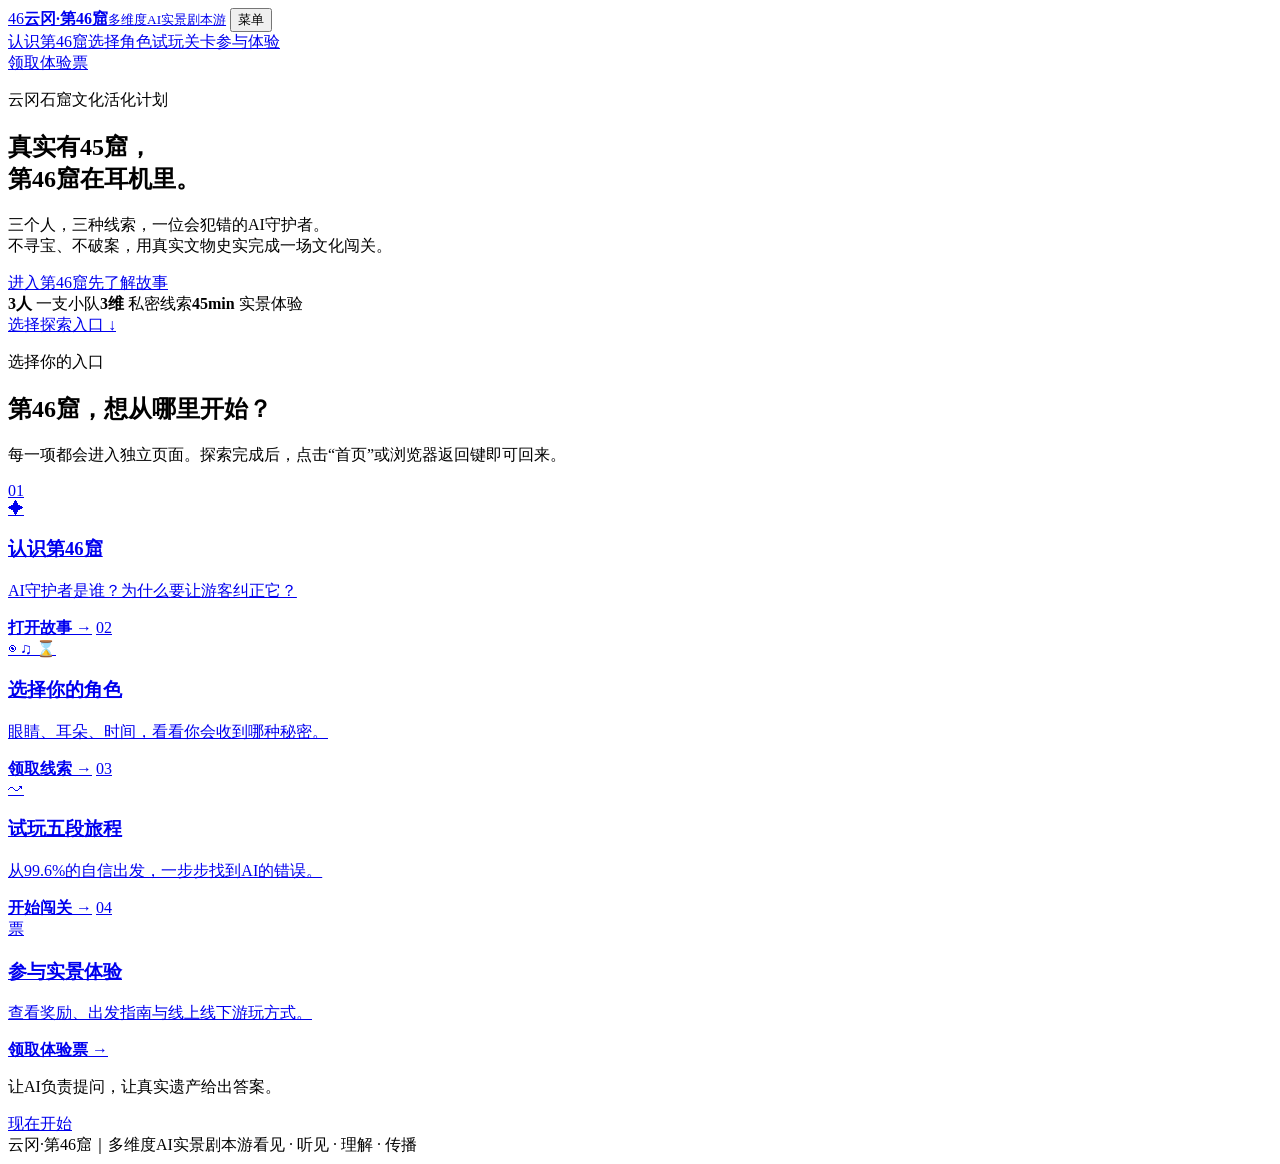
==== index.html @ 5d89f3ac "初始化云冈第46窟网站" ====
<!doctype html>
<html lang="zh-CN">
<head>
  <meta charset="utf-8"><meta name="viewport" content="width=device-width, initial-scale=1">
  <meta name="theme-color" content="#d76834"><meta name="description" content="云冈·第46窟——多维度AI实景剧本游">
  <title>云冈·第46窟｜首页</title><link rel="stylesheet" href="styles.css">
</head>
<body class="home-page">
  <header class="topbar" id="topbar">
    <a class="brand" href="index.html"><span class="brand-mark">46</span><span><b>云冈·第46窟</b><small>多维度AI实景剧本游</small></span></a>
    <button class="menu-button" id="menuButton" aria-expanded="false" aria-controls="mainNav">菜单</button>
    <nav id="mainNav"><a href="idea.html">认识第46窟</a><a href="roles.html">选择角色</a><a href="journey.html">试玩关卡</a><a href="experience.html">参与体验</a></nav>
    <a class="pill small primary" href="experience.html">领取体验票</a>
  </header>
  <main>
    <section class="hero" aria-labelledby="heroTitle"><div class="hero-image" role="img" aria-label="三位戴耳机的少年在云冈石窟前寻找线索"></div><div class="hero-wash"></div>
      <div class="hero-content"><p class="eyebrow">云冈石窟文化活化计划</p><h1 id="heroTitle">真实有45窟，<br><span>第46窟在耳机里。</span></h1><p class="hero-lead">三个人，三种线索，一位会犯错的AI守护者。<br>不寻宝、不破案，用真实文物史实完成一场文化闯关。</p>
        <div class="hero-actions"><a class="pill primary" href="journey.html">进入第46窟</a><a class="pill ghost" href="idea.html">先了解故事</a></div><div class="hero-stats"><span><b>3人</b> 一支小队</span><span><b>3维</b> 私密线索</span><span><b>45min</b> 实景体验</span></div></div>
      <a class="scroll-cue" href="#choose">选择探索入口 <span>↓</span></a>
    </section>
    <section class="section home-choose" id="choose"><div class="section-heading"><p class="eyebrow">选择你的入口</p><h2>第46窟，想从哪里开始？</h2><p>每一项都会进入独立页面。探索完成后，点击“首页”或浏览器返回键即可回来。</p></div>
      <div class="portal-grid">
        <a class="portal-card" href="idea.html"><span>01</span><div class="portal-icon">✦</div><h3>认识第46窟</h3><p>AI守护者是谁？为什么要让游客纠正它？</p><b>打开故事 →</b></a>
        <a class="portal-card" href="roles.html"><span>02</span><div class="portal-icon">◉ ♫ ⌛</div><h3>选择你的角色</h3><p>眼睛、耳朵、时间，看看你会收到哪种秘密。</p><b>领取线索 →</b></a>
        <a class="portal-card" href="journey.html"><span>03</span><div class="portal-icon">↝</div><h3>试玩五段旅程</h3><p>从99.6%的自信出发，一步步找到AI的错误。</p><b>开始闯关 →</b></a>
        <a class="portal-card" href="experience.html"><span>04</span><div class="portal-icon">票</div><h3>参与实景体验</h3><p>查看奖励、出发指南与线上线下游玩方式。</p><b>领取体验票 →</b></a>
      </div>
    </section>
    <section class="home-manifesto"><p>让AI负责提问，让真实遗产给出答案。</p><a class="pill light" href="journey.html">现在开始</a></section>
  </main>
  <footer><span>云冈·第46窟｜多维度AI实景剧本游</span><span>看见 · 听见 · 理解 · 传播</span></footer><script src="script.js"></script>
</body></html>
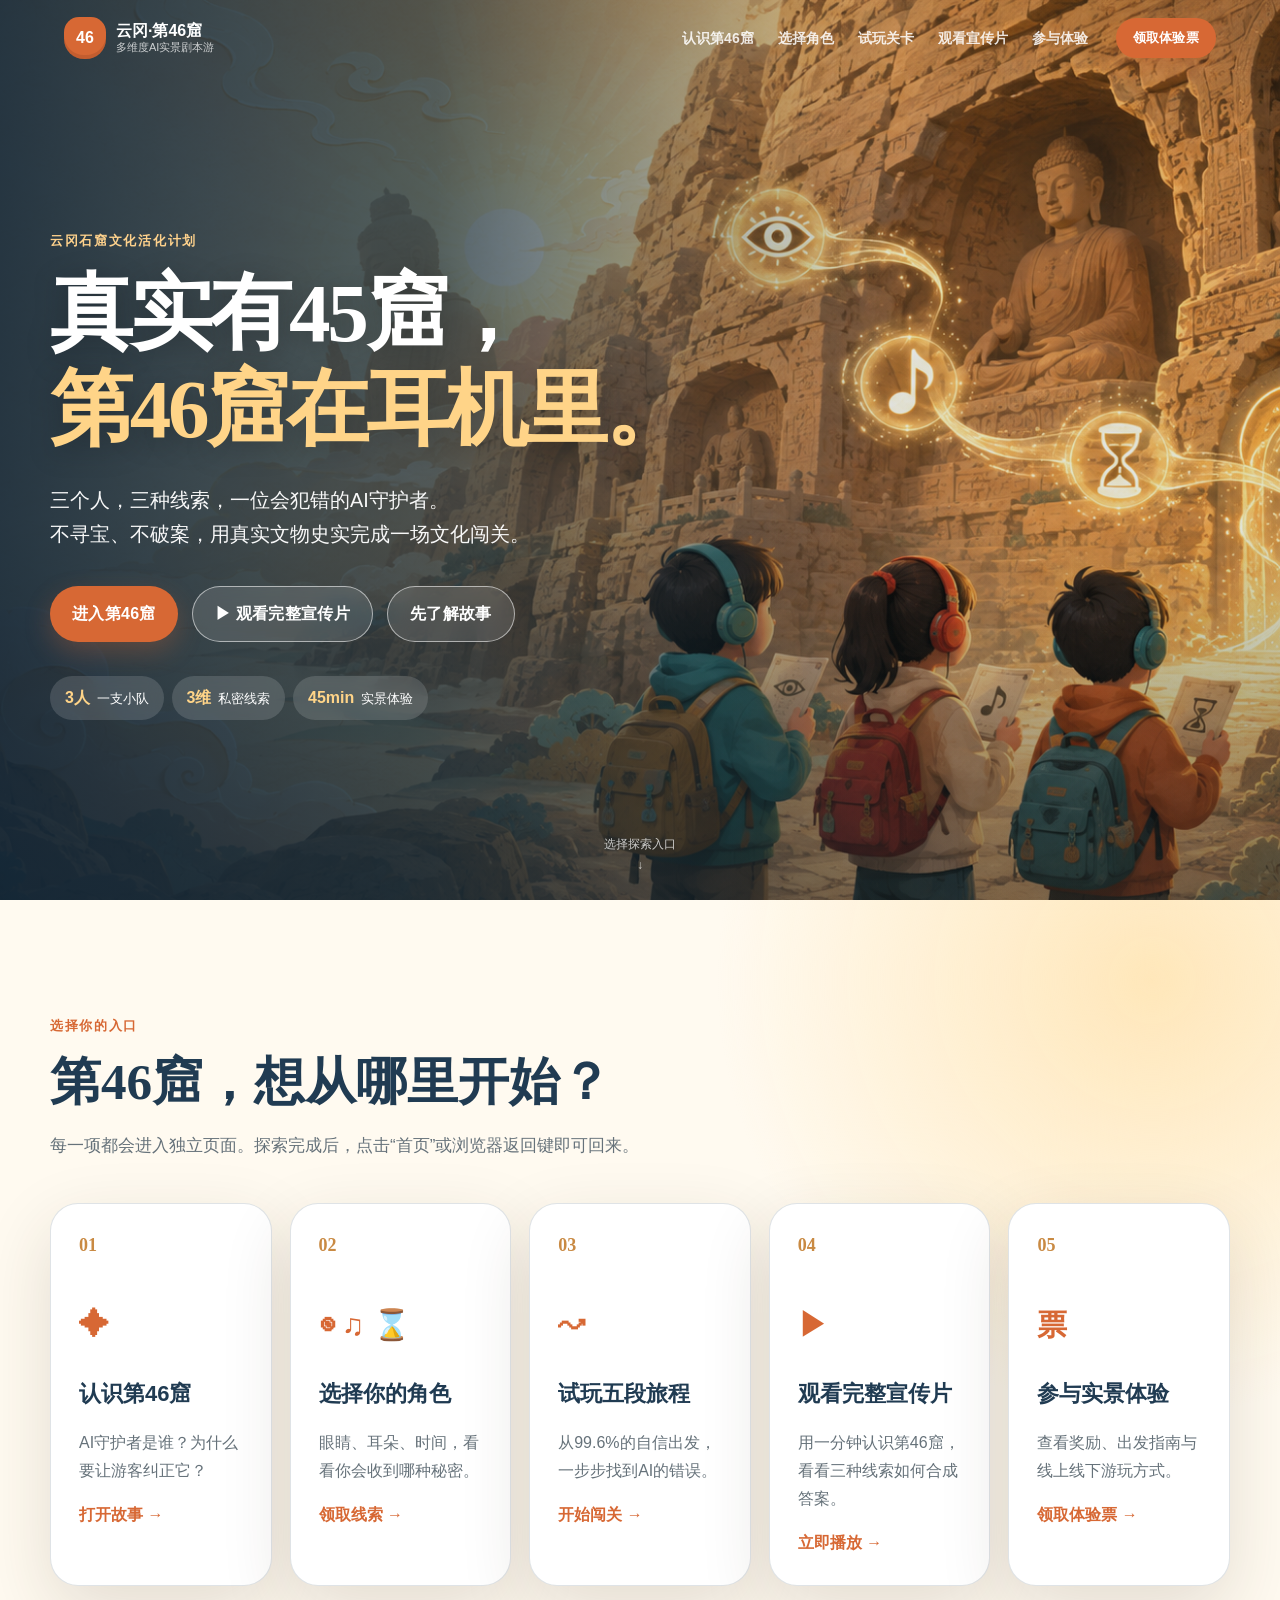
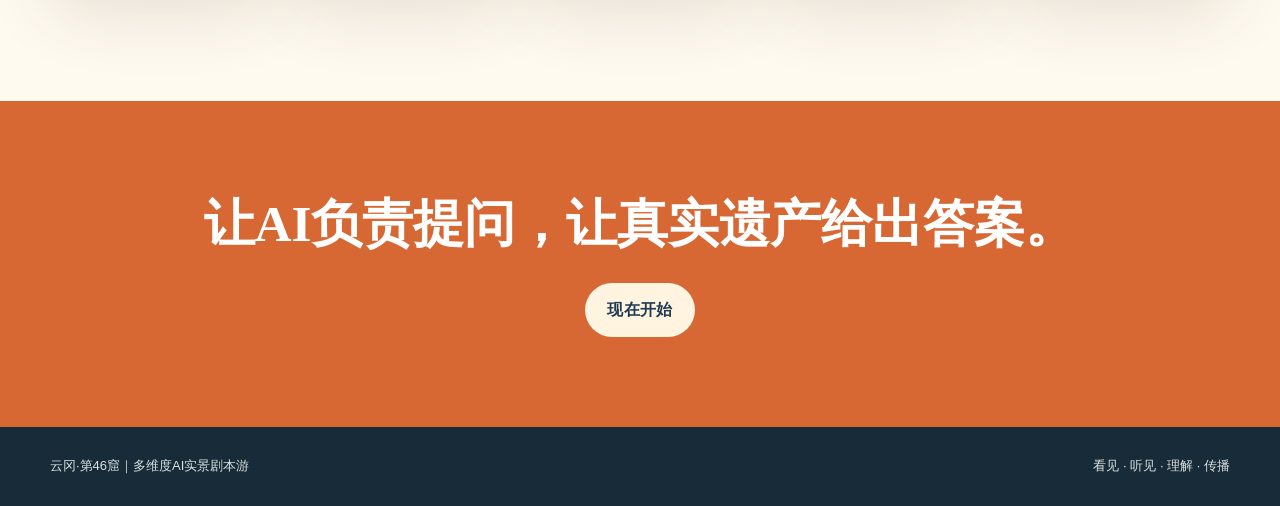
==== commit 18586e2c: "Add complete project film to website" ====
--- a/index.html
+++ b/index.html
@@ -9,13 +9,13 @@
   <header class="topbar" id="topbar">
     <a class="brand" href="index.html"><span class="brand-mark">46</span><span><b>云冈·第46窟</b><small>多维度AI实景剧本游</small></span></a>
     <button class="menu-button" id="menuButton" aria-expanded="false" aria-controls="mainNav">菜单</button>
-    <nav id="mainNav"><a href="idea.html">认识第46窟</a><a href="roles.html">选择角色</a><a href="journey.html">试玩关卡</a><a href="experience.html">参与体验</a></nav>
+    <nav id="mainNav"><a href="idea.html">认识第46窟</a><a href="roles.html">选择角色</a><a href="journey.html">试玩关卡</a><a href="video.html">观看宣传片</a><a href="experience.html">参与体验</a></nav>
     <a class="pill small primary" href="experience.html">领取体验票</a>
   </header>
   <main>
     <section class="hero" aria-labelledby="heroTitle"><div class="hero-image" role="img" aria-label="三位戴耳机的少年在云冈石窟前寻找线索"></div><div class="hero-wash"></div>
       <div class="hero-content"><p class="eyebrow">云冈石窟文化活化计划</p><h1 id="heroTitle">真实有45窟，<br><span>第46窟在耳机里。</span></h1><p class="hero-lead">三个人，三种线索，一位会犯错的AI守护者。<br>不寻宝、不破案，用真实文物史实完成一场文化闯关。</p>
-        <div class="hero-actions"><a class="pill primary" href="journey.html">进入第46窟</a><a class="pill ghost" href="idea.html">先了解故事</a></div><div class="hero-stats"><span><b>3人</b> 一支小队</span><span><b>3维</b> 私密线索</span><span><b>45min</b> 实景体验</span></div></div>
+        <div class="hero-actions"><a class="pill primary" href="journey.html">进入第46窟</a><a class="pill ghost" href="video.html">▶ 观看完整宣传片</a><a class="pill ghost" href="idea.html">先了解故事</a></div><div class="hero-stats"><span><b>3人</b> 一支小队</span><span><b>3维</b> 私密线索</span><span><b>45min</b> 实景体验</span></div></div>
       <a class="scroll-cue" href="#choose">选择探索入口 <span>↓</span></a>
     </section>
     <section class="section home-choose" id="choose"><div class="section-heading"><p class="eyebrow">选择你的入口</p><h2>第46窟，想从哪里开始？</h2><p>每一项都会进入独立页面。探索完成后，点击“首页”或浏览器返回键即可回来。</p></div>
@@ -23,7 +23,8 @@
         <a class="portal-card" href="idea.html"><span>01</span><div class="portal-icon">✦</div><h3>认识第46窟</h3><p>AI守护者是谁？为什么要让游客纠正它？</p><b>打开故事 →</b></a>
         <a class="portal-card" href="roles.html"><span>02</span><div class="portal-icon">◉ ♫ ⌛</div><h3>选择你的角色</h3><p>眼睛、耳朵、时间，看看你会收到哪种秘密。</p><b>领取线索 →</b></a>
         <a class="portal-card" href="journey.html"><span>03</span><div class="portal-icon">↝</div><h3>试玩五段旅程</h3><p>从99.6%的自信出发，一步步找到AI的错误。</p><b>开始闯关 →</b></a>
-        <a class="portal-card" href="experience.html"><span>04</span><div class="portal-icon">票</div><h3>参与实景体验</h3><p>查看奖励、出发指南与线上线下游玩方式。</p><b>领取体验票 →</b></a>
+        <a class="portal-card" href="video.html"><span>04</span><div class="portal-icon">▶</div><h3>观看完整宣传片</h3><p>用一分钟认识第46窟，看看三种线索如何合成答案。</p><b>立即播放 →</b></a>
+        <a class="portal-card" href="experience.html"><span>05</span><div class="portal-icon">票</div><h3>参与实景体验</h3><p>查看奖励、出发指南与线上线下游玩方式。</p><b>领取体验票 →</b></a>
       </div>
     </section>
     <section class="home-manifesto"><p>让AI负责提问，让真实遗产给出答案。</p><a class="pill light" href="journey.html">现在开始</a></section>
--- a/styles.css
+++ b/styles.css
@@ -0,0 +1,73 @@
+:root {
+  --sand: #f4d9aa;
+  --paper: #fffaf0;
+  --cream: #fff4df;
+  --ochre: #c98a43;
+  --cinnabar: #d76834;
+  --indigo: #203b52;
+  --blue: #2d6475;
+  --turquoise: #4b8f89;
+  --ink: #24313a;
+  --muted: #66727a;
+  --line: rgba(32, 59, 82, .14);
+  --shadow: 0 24px 70px rgba(58, 43, 28, .14);
+  --radius: 28px;
+}
+* { box-sizing: border-box; }
+html { scroll-behavior: smooth; }
+body { margin: 0; color: var(--ink); background: var(--paper); font-family: "Microsoft YaHei", "PingFang SC", "Noto Sans CJK SC", sans-serif; line-height: 1.75; }
+button, select { font: inherit; }
+button, a { -webkit-tap-highlight-color: transparent; }
+button { cursor: pointer; }
+.skip-link { position: fixed; left: 16px; top: -60px; z-index: 200; padding: 10px 16px; background: white; color: var(--indigo); border-radius: 12px; }
+.skip-link:focus { top: 12px; }
+.topbar { height: 76px; display: flex; align-items: center; gap: 28px; padding: 0 clamp(22px, 5vw, 78px); position: fixed; inset: 0 0 auto 0; z-index: 100; transition: .3s; color: white; }
+.topbar.scrolled { color: var(--indigo); background: rgba(255, 250, 240, .9); box-shadow: 0 6px 28px rgba(36,49,58,.08); backdrop-filter: blur(16px); }
+.brand { color: inherit; text-decoration: none; display: flex; align-items: center; gap: 10px; margin-right: auto; }
+.brand-mark { width: 42px; height: 42px; border-radius: 15px 15px 20px 20px; display: grid; place-items: center; background: var(--cinnabar); color: white; font-weight: 900; box-shadow: inset 0 -4px rgba(91,42,21,.16); }
+.brand b, .brand small { display: block; line-height: 1.25; }.brand small { font-size: 11px; opacity: .75; }
+nav { display: flex; gap: 24px; } nav a { color: inherit; text-decoration: none; font-size: 14px; font-weight: 700; opacity: .86; } nav a:hover { opacity: 1; color: var(--cinnabar); }
+nav a.active { color: var(--cinnabar); opacity: 1; }
+.menu-button { display: none; background: none; border: 0; color: inherit; }
+.pill { border: 0; border-radius: 999px; padding: 13px 22px; font-weight: 800; letter-spacing: .02em; transition: transform .2s, box-shadow .2s, background .2s; text-decoration: none; display: inline-flex; align-items: center; justify-content: center; }
+.pill:hover { transform: translateY(-2px); }.pill.primary { color: white; background: var(--cinnabar); box-shadow: 0 10px 26px rgba(215,104,52,.28); }.pill.ghost { color: white; border: 1px solid rgba(255,255,255,.55); background: rgba(255,255,255,.12); backdrop-filter: blur(10px); }.pill.light { background: var(--cream); color: var(--indigo); }.pill.small { padding: 9px 17px; font-size: 13px; }.pill.full { width: 100%; }
+.topbar.scrolled .pill.small { color: white; }
+.hero { min-height: 100svh; position: relative; display: flex; align-items: center; overflow: hidden; color: white; }
+.hero-image { position: absolute; inset: 0; background: url("assets/yungang-hero.png") center / cover no-repeat; transform: scale(1.015); }
+.hero-wash { position: absolute; inset: 0; background: linear-gradient(90deg, rgba(20,39,55,.92) 0%, rgba(25,45,58,.74) 34%, rgba(25,45,58,.12) 70%), linear-gradient(0deg, rgba(22,35,40,.45), transparent 42%); }
+.hero-content { position: relative; z-index: 2; width: min(1180px, calc(100% - 44px)); margin: auto; padding: 120px 0 70px; }
+.eyebrow { color: var(--cinnabar); font-weight: 900; letter-spacing: .13em; text-transform: uppercase; font-size: 13px; margin: 0 0 12px; }
+.hero .eyebrow { color: #ffd28c; }.hero h1 { font-family: SimSun, STSong, serif; font-size: clamp(45px, 6.5vw, 86px); line-height: 1.16; margin: 0 0 25px; letter-spacing: -.04em; text-shadow: 0 6px 30px rgba(0,0,0,.24); }.hero h1 span { color: #ffd488; }
+.hero-lead { font-size: clamp(17px, 1.55vw, 22px); max-width: 670px; opacity: .96; }.hero-actions { display: flex; gap: 14px; margin: 34px 0; flex-wrap: wrap; }.hero-stats { display: flex; gap: 8px; flex-wrap: wrap; }.hero-stats span { padding: 8px 15px; border-radius: 999px; background: rgba(255,255,255,.14); backdrop-filter: blur(8px); font-size: 13px; }.hero-stats b { color: #ffd488; font-size: 16px; margin-right: 3px; }
+.scroll-cue { position: absolute; bottom: 24px; left: 50%; translate: -50%; z-index: 3; font-size: 12px; opacity: .75; }.scroll-cue span { display: block; text-align: center; animation: bob 1.5s infinite; } @keyframes bob { 50% { transform: translateY(6px); } }
+.scroll-cue { color: white; text-decoration: none; }
+.section { padding: clamp(78px, 9vw, 132px) max(22px, calc((100vw - 1180px)/2)); position: relative; }
+.section-heading { max-width: 760px; margin-bottom: 42px; }.section h2, .closing h2 { color: var(--indigo); font-family: SimSun, STSong, serif; font-size: clamp(31px, 4vw, 52px); line-height: 1.25; margin: 0 0 16px; }.section-heading > p:last-child { color: var(--muted); font-size: 17px; }
+.story { background: radial-gradient(circle at 90% 18%, #ffeac2, transparent 32%), var(--paper); }.story-grid { display: grid; grid-template-columns: 1fr auto 1fr; align-items: center; gap: 25px; }.story-card { min-height: 280px; padding: 35px; border: 1px solid var(--line); background: rgba(255,255,255,.75); border-radius: var(--radius); box-shadow: var(--shadow); }.story-card.glow { background: linear-gradient(145deg, #fff6db, #ffe2b1); }.big-number { font: 900 68px/1 Georgia, serif; color: var(--cinnabar); }.story-card h3 { font-size: 25px; margin: 14px 0 5px; }.plus { color: var(--ochre); font-size: 40px; font-weight: 900; }.ai-bubble { margin-top: 36px; display: flex; gap: 17px; align-items: center; padding: 22px 28px; border-radius: 20px 20px 20px 4px; color: white; background: var(--indigo); }.ai-bubble p { margin: 0; }.ai-avatar { flex: 0 0 52px; height: 52px; border-radius: 18px; display: grid; place-items: center; background: var(--turquoise); font-weight: 900; }
+.roles-section { background: #f2eee4; }.role-tabs { display: flex; gap: 12px; flex-wrap: wrap; margin-bottom: 20px; }.role-tab { border: 1px solid var(--line); background: white; border-radius: 16px; padding: 12px 18px; color: var(--indigo); font-weight: 800; }.role-tab span { margin-right: 8px; color: var(--cinnabar); }.role-tab.active { color: white; border-color: var(--indigo); background: var(--indigo); transform: translateY(-2px); box-shadow: 0 10px 20px rgba(32,59,82,.18); }.role-stage { min-height: 260px; display: grid; grid-template-columns: 1fr 1.15fr; background: white; border-radius: var(--radius); overflow: hidden; box-shadow: var(--shadow); }.role-visual { min-height: 250px; display: grid; place-items: center; font-size: 92px; color: white; background: linear-gradient(135deg, var(--turquoise), var(--indigo)); }.role-copy { padding: 34px; }.role-copy h3 { color: var(--indigo); font-size: 27px; margin: 0 0 10px; }.secret { padding: 15px 18px; background: var(--cream); border-left: 4px solid var(--cinnabar); border-radius: 8px; }.combine-line { margin-top: 28px; display: flex; justify-content: center; align-items: center; flex-wrap: wrap; gap: 12px; font-weight: 800; }.combine-line span, .combine-line b { padding: 9px 15px; border-radius: 999px; background: white; }.combine-line b { color: white; background: var(--cinnabar); }.combine-line i { font-style: normal; color: var(--ochre); }
+.journey-section { background: var(--indigo); color: white; }.journey-section .section-heading h2 { color: white; }.journey-section .section-heading > p:last-child { color: rgba(255,255,255,.68); }.journey-shell { padding: 22px; background: rgba(255,255,255,.08); border: 1px solid rgba(255,255,255,.13); border-radius: 30px; }.journey-steps { display: grid; grid-template-columns: repeat(5, 1fr); gap: 8px; margin-bottom: 16px; }.journey-step { border: 0; border-radius: 14px; padding: 10px 6px; color: rgba(255,255,255,.62); background: rgba(255,255,255,.08); font-weight: 800; }.journey-step.active { color: var(--indigo); background: #ffd28c; }.journey-card { min-height: 375px; padding: clamp(25px, 4vw, 48px); border-radius: 22px; color: var(--ink); background: var(--paper); display: grid; grid-template-columns: 1fr .82fr; gap: 35px; align-items: center; }.journey-card h3 { color: var(--indigo); font-size: clamp(27px, 3vw, 40px); margin: 0 0 12px; }.journey-card .challenge { padding: 22px; border-radius: 18px; background: #fff0d7; }.challenge b { color: var(--cinnabar); display: block; margin-bottom: 6px; }.clue-pills { display: flex; gap: 8px; flex-wrap: wrap; margin-top: 18px; }.clue-pills span { font-size: 13px; font-weight: 800; padding: 7px 10px; border-radius: 999px; background: #e8f1ef; color: var(--blue); }.journey-result { text-align: center; padding: 26px; border-radius: 22px; background: linear-gradient(145deg, #f3d99f, #ffedc9); }.journey-result strong { display: block; color: var(--cinnabar); font: 900 52px/1 Georgia, serif; }.journey-result span { font-weight: 900; }.journey-nav { display: flex; align-items: center; justify-content: center; gap: 18px; padding-top: 18px; }.round-button { width: 44px; height: 44px; border-radius: 50%; border: 1px solid var(--line); background: white; color: var(--indigo); font-weight: 900; }.journey-nav .round-button { background: rgba(255,255,255,.13); border-color: rgba(255,255,255,.2); color: white; }
+.truth-section { background: #efe7d9; }.split-panel { display: grid; grid-template-columns: 1fr .88fr; gap: 60px; align-items: center; }.do-dont { display: grid; grid-template-columns: 1fr 1fr; gap: 14px; }.do-dont > div { padding: 25px; border-radius: 24px; }.do-dont b { display: block; font-size: 20px; margin-bottom: 12px; }.do-dont span { display: block; margin: 7px 0; }.dont { background: #f4d9d1; color: #7e4031; }.do { background: #dcebe3; color: #285c48; }.quote { margin: 58px 0 0; padding: 34px clamp(24px,5vw,70px); color: var(--indigo); background: rgba(255,255,255,.72); border: 0; border-radius: var(--radius); text-align: center; font-family: SimSun, serif; font-size: clamp(20px,2.4vw,30px); box-shadow: var(--shadow); }
+.rewards-section { background: var(--paper); }.reward-grid { display: grid; grid-template-columns: repeat(3, 1fr); gap: 18px; }.reward { padding: 28px; border: 1px solid var(--line); border-radius: var(--radius); background: white; }.reward > span { color: #edb666; font: 900 42px/1 Georgia, serif; }.reward h3 { margin: 18px 0 7px; color: var(--indigo); }.reward p { color: var(--muted); }
+.media-section { background: #e4f0ed; }.loop { display: grid; grid-template-columns: repeat(7, auto); align-items: center; gap: 10px; overflow-x: auto; padding-bottom: 10px; }.loop div { min-width: 185px; padding: 20px; border-radius: 20px; background: white; }.loop b, .loop span { display: block; }.loop span { color: var(--muted); font-size: 13px; }.loop i { font-style: normal; color: var(--cinnabar); font-size: 25px; }.preview-grid { display: grid; grid-template-columns: .8fr 1.2fr; gap: 20px; margin-top: 38px; }.phone-card, .booking-card { padding: 32px; border-radius: var(--radius); background: white; box-shadow: var(--shadow); }.phone-card { position: relative; border: 8px solid var(--indigo); }.phone-top { display: block; width: 70px; height: 7px; border-radius: 99px; margin: -20px auto 24px; background: var(--indigo); }.phone-card h3, .booking-card h3 { color: var(--indigo); font-size: 25px; }.mini-button { border: 0; padding: 8px 13px; border-radius: 10px; color: white; background: var(--blue); font-weight: 800; }
+.prepare-section { background: #f3eadc; }.prepare-grid { display: grid; grid-template-columns: repeat(3, 1fr); gap: 18px; }.prepare-card { position: relative; min-height: 240px; padding: 30px; overflow: hidden; border: 1px solid rgba(201,138,67,.2); border-radius: var(--radius); background: white; box-shadow: var(--shadow); }.prepare-card > span { position: absolute; right: 20px; top: 12px; color: rgba(201,138,67,.18); font: 900 78px/1 Georgia, serif; }.prepare-card h3 { position: relative; margin: 74px 0 8px; color: var(--indigo); font-size: 24px; }.prepare-card p { position: relative; margin: 0; color: var(--muted); }.ready-cta { margin-top: 26px; padding: 30px; border-radius: var(--radius); background: var(--indigo); color: white; display: flex; justify-content: space-between; align-items: center; gap: 24px; }.ready-cta h3 { font-size: 26px; margin: 4px 0; }.ready-cta p { margin: 0; opacity: .8; }
+.topbar.solid { color: var(--indigo); background: rgba(255,250,240,.96); box-shadow: 0 6px 28px rgba(36,49,58,.08); backdrop-filter: blur(16px); }.page-hero { min-height: 510px; display: flex; align-items: end; padding: 150px max(22px, calc((100vw - 1180px)/2)) 76px; color: white; background-color: var(--indigo); background-size: cover; background-position: center; }.page-hero > div { max-width: 800px; }.page-hero .eyebrow { color: #ffd28c; }.page-hero h1 { margin: 0 0 18px; font: 700 clamp(40px,5.5vw,70px)/1.2 SimSun, STSong, serif; }.page-hero p:last-of-type { max-width: 720px; margin: 0 0 24px; font-size: 19px; opacity: .9; }.idea-hero { background-image: linear-gradient(90deg,rgba(25,45,58,.92),rgba(25,45,58,.38)),url("assets/yungang-hero.png"); }.roles-hero { background-image: radial-gradient(circle at 80% 40%,rgba(75,143,137,.65),transparent 28%),linear-gradient(120deg,#203b52,#2d6475); }.journey-hero { background-image: radial-gradient(circle at 75% 25%,rgba(215,104,52,.55),transparent 30%),linear-gradient(120deg,#172b38,#203b52); }.experience-hero { background-image: linear-gradient(90deg,rgba(25,45,58,.94),rgba(25,45,58,.32)),url("assets/yungang-hero.png"); background-position: center 42%; }.page-next { padding: 36px max(22px, calc((100vw - 1180px)/2)); display: flex; align-items: center; justify-content: space-between; gap: 22px; background: #fff7e9; border-top: 1px solid var(--line); }.page-next > a { color: var(--indigo); font-weight: 800; text-decoration: none; }.page-next > div { display: flex; gap: 16px; align-items: center; }.page-next span { color: var(--muted); font-size: 13px; }.role-rule,.journey-tip { margin-top: 28px; padding: 22px 26px; border-radius: 18px; background: white; box-shadow: var(--shadow); }.role-rule b,.journey-tip span { color: var(--cinnabar); font-weight: 900; }.role-rule p,.journey-tip p { margin: 5px 0 0; }.journey-tip { color: var(--ink); }.home-choose { background: radial-gradient(circle at 90% 10%,#ffe7ba,transparent 32%),var(--paper); }.portal-grid { display: grid; grid-template-columns: repeat(auto-fit,minmax(205px,1fr)); gap: 18px; }.portal-card { position: relative; min-height: 300px; padding: 28px; color: var(--ink); text-decoration: none; border: 1px solid var(--line); border-radius: var(--radius); background: white; box-shadow: var(--shadow); transition: transform .22s,box-shadow .22s; }.portal-card:hover { transform: translateY(-7px); box-shadow: 0 30px 75px rgba(58,43,28,.2); }.portal-card > span { color: var(--ochre); font: 900 18px Georgia,serif; }.portal-icon { height: 75px; margin: 28px 0 12px; display: flex; align-items: center; color: var(--cinnabar); font-size: 30px; font-weight: 900; }.portal-card h3 { margin: 0 0 8px; color: var(--indigo); font-size: 22px; }.portal-card p { color: var(--muted); }.portal-card b { color: var(--cinnabar); }.home-manifesto { padding: 90px 22px; text-align: center; color: white; background: var(--cinnabar); }.home-manifesto p { margin: 0 0 25px; font: 700 clamp(31px,4vw,52px)/1.3 SimSun,STSong,serif; }
+.video-page { overflow-x: hidden; }
+.video-hero { background-image: linear-gradient(90deg,rgba(18,38,50,.94),rgba(18,38,50,.28)),url("assets/video/yungang-cave-46-poster.jpg"); background-position: center; }
+.video-hero > div { width: min(800px,calc(100vw - 44px)); min-width: 0; }
+.video-page h1, .video-page h2, .video-page p { max-width: 100%; white-space: normal; word-break: break-all; overflow-wrap: anywhere; }
+.film-section { background: radial-gradient(circle at 90% 5%,#ffe1ad,transparent 28%),#f3eadc; }
+.film-shell { overflow: hidden; border: 8px solid white; border-radius: 30px; background: #101817; box-shadow: 0 28px 80px rgba(26,35,39,.22); }
+.film-player { display: block; width: 100%; aspect-ratio: 16/9; background: #101817; }
+.film-caption { display: flex; justify-content: center; flex-wrap: wrap; gap: 12px; padding: 16px 20px; color: #eaf2ef; background: #172b38; }
+.film-caption span { padding: 6px 12px; border-radius: 999px; background: rgba(255,255,255,.08); font-size: 13px; }
+.film-caption b { color: #ffd28c; }
+.film-actions { display: flex; justify-content: center; flex-wrap: wrap; gap: 12px; margin-top: 28px; }
+.film-download { color: var(--indigo); border: 1px solid rgba(32,59,82,.2); background: white; }
+.closing { padding: 110px 22px; text-align: center; background: var(--cinnabar); color: white; }.closing .eyebrow { color: #ffd69a; }.closing h2 { color: white; font-size: clamp(37px,5vw,66px); }
+footer { display: flex; justify-content: space-between; gap: 20px; padding: 28px max(22px, calc((100vw - 1180px)/2)); color: #dbe1e1; background: #172b38; font-size: 13px; }
+dialog { width: min(780px, calc(100% - 28px)); max-height: 88vh; border: 0; padding: 0; border-radius: 28px; color: var(--ink); background: var(--paper); box-shadow: 0 30px 100px rgba(0,0,0,.3); } dialog::backdrop { background: rgba(20,35,45,.75); backdrop-filter: blur(6px); }.dialog-close { position: sticky; float: right; top: 14px; right: 14px; z-index: 4; width: 40px; height: 40px; border: 0; border-radius: 50%; background: var(--indigo); color: white; font-size: 22px; }.tour-dialog { padding: 34px; }.tour-progress { height: 7px; margin: 12px 55px 27px 0; border-radius: 99px; background: #eadfce; overflow: hidden; }.tour-progress span { display: block; height: 100%; width: 16%; background: var(--cinnabar); transition: width .35s; }.tour-dialog h2 { color: var(--indigo); font-family: SimSun,serif; font-size: 34px; }.tour-dialog .tour-choice { display: grid; gap: 10px; margin: 20px 0; }.tour-choice button { border: 1px solid var(--line); border-radius: 14px; padding: 13px; text-align: left; background: white; }.tour-choice button:hover, .tour-choice button.chosen { color: white; background: var(--turquoise); }.dialog-actions { display: flex; justify-content: flex-end; align-items: center; gap: 10px; margin-top: 26px; }.booking-dialog { padding: 34px; }.booking-dialog h2 { color: var(--indigo); }.booking-dialog label { display: grid; gap: 7px; margin: 18px 0; font-weight: 800; }.booking-dialog select { padding: 12px; border: 1px solid var(--line); border-radius: 12px; background: white; }.booking-options { display: flex; gap: 8px; }.booking-options button { flex: 1; border: 1px solid var(--line); border-radius: 12px; padding: 11px; background: white; }.booking-options button.active { color: white; background: var(--indigo); }.ticket { margin-top: 18px; padding: 20px; border: 2px dashed var(--ochre); border-radius: 18px; background: var(--cream); }.ticket b, .ticket span, .ticket em { display: block; }.ticket em { color: var(--cinnabar); margin-top: 8px; }
+.reveal { opacity: 1; transform: none; transition: transform .25s ease; }.reveal:hover { transform: translateY(-2px); }
+@media (max-width: 1050px) { .portal-grid { grid-template-columns: repeat(2,1fr); } }
+@media (max-width: 900px) { nav { display: none; position: absolute; top: 68px; right: 20px; padding: 18px; border-radius: 16px; color: var(--indigo); background: white; box-shadow: var(--shadow); flex-direction: column; }.topbar nav.open { display: flex; }.menu-button { display: block; }.topbar > .pill.small { display: none; }.story-grid { grid-template-columns: 1fr; }.plus { text-align: center; }.role-stage, .journey-card, .split-panel, .preview-grid { grid-template-columns: 1fr; }.journey-steps { grid-template-columns: repeat(5, minmax(80px,1fr)); overflow-x: auto; }.reward-grid, .prepare-grid { grid-template-columns: 1fr; }.loop { grid-template-columns: 1fr; }.loop i { rotate: 90deg; text-align: center; }.ready-cta { align-items: flex-start; flex-direction: column; } }
+@media (max-width: 600px) { .topbar { height: 66px; padding: 0 16px; }.brand small { display: none; }.hero-wash { background: linear-gradient(90deg, rgba(20,39,55,.9), rgba(20,39,55,.35)); }.hero-content { padding-top: 100px; }.hero h1 { font-size: 43px; }.hero-lead br { display: none; }.section { padding-top: 70px; padding-bottom: 70px; }.page-hero { min-height: 440px; padding-top: 120px; }.page-hero h1 { font-size: 39px; }.video-hero h1 { font-size: 34px; line-height: 1.28; }.portal-grid { grid-template-columns: 1fr; }.portal-card { min-height: 260px; }.do-dont { grid-template-columns: 1fr; }.role-tabs { display: grid; grid-template-columns: repeat(3,1fr); }.role-tab { padding: 10px 5px; font-size: 12px; }.role-visual { min-height: 150px; }.journey-card { min-height: 480px; }.film-shell { border-width: 4px; border-radius: 18px; }.page-next { align-items: flex-start; flex-direction: column; }.page-next > div { width: 100%; align-items: flex-start; flex-direction: column; } footer { flex-direction: column; } }
+@media (prefers-reduced-motion: reduce) { * { scroll-behavior: auto !important; animation: none !important; transition: none !important; }.reveal { opacity: 1; transform: none; } }
